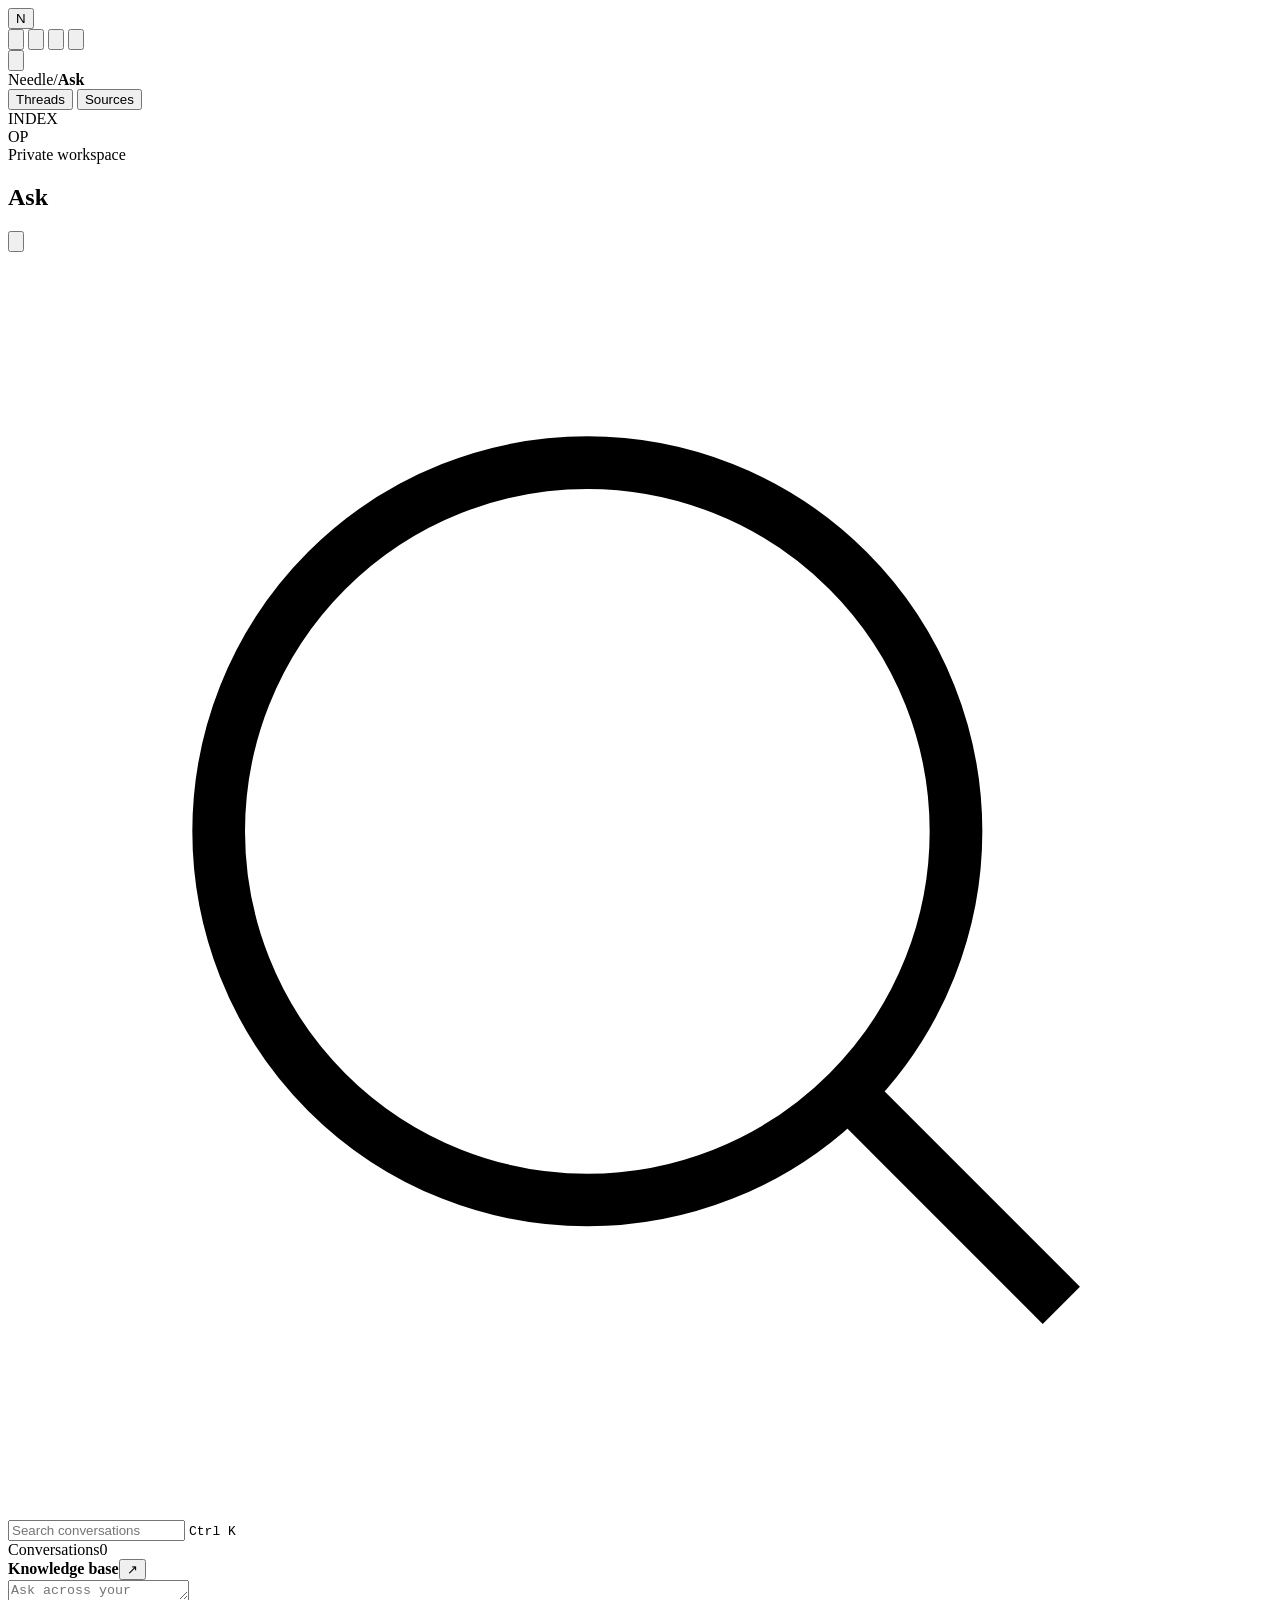
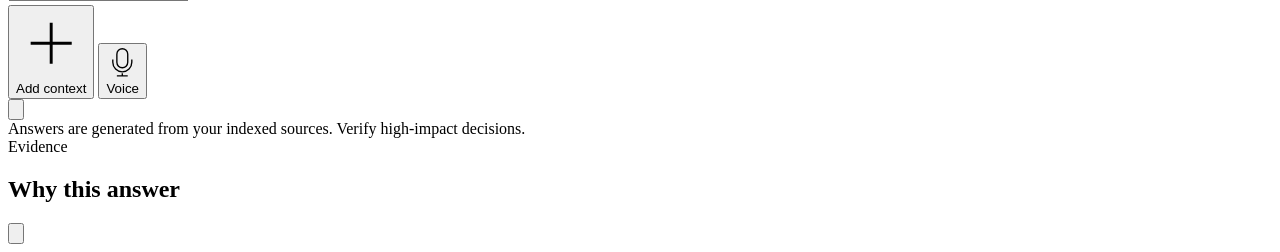
==== frontend/index.html @ 164024f4 "Ship the Relay workspace on the existing RAG engine. Jev reranking, persisted conversations, and the" ====
<!doctype html>
<html lang="en">
<head>
  <meta charset="UTF-8" />
  <meta name="viewport" content="width=device-width, initial-scale=1.0" />
  <meta name="description" content="Needle — a source-grounded knowledge assistant workspace." />
  <title>Needle — Knowledge Workspace</title>
  <link rel="stylesheet" href="/static/style.css" />
</head>
<body>
  <div class="app" id="app">
    <nav class="rail" aria-label="Primary navigation">
      <button class="mark" id="homeMark" aria-label="Ask home" data-page="ask">N</button>
      <div class="rail-nav">
        <button class="icon-btn active" aria-label="Ask" data-tip="Ask" data-page="ask">
          <svg viewBox="0 0 24 24" fill="none" stroke="currentColor"><path d="M21 15a4 4 0 0 1-4 4H8l-5 3V7a4 4 0 0 1 4-4h10a4 4 0 0 1 4 4z"/><path d="M8 9h8M8 13h5"/></svg>
        </button>
        <button class="icon-btn" aria-label="Knowledge base" data-tip="Knowledge base" data-page="knowledge">
          <svg viewBox="0 0 24 24" fill="none" stroke="currentColor"><path d="M4 19.5A2.5 2.5 0 0 1 6.5 17H20"/><path d="M6.5 2H20v20H6.5A2.5 2.5 0 0 1 4 19.5v-15A2.5 2.5 0 0 1 6.5 2z"/></svg>
        </button>
        <button class="icon-btn" aria-label="Index pipeline" data-tip="Index pipeline" data-page="pipeline">
          <svg viewBox="0 0 24 24" fill="none" stroke="currentColor"><path d="M4 7h6v10H4zM14 4h6v6h-6zM14 14h6v6h-6z"/><path d="M10 12h4"/></svg>
        </button>
        <button class="icon-btn" aria-label="Analytics" data-tip="Analytics" data-page="analytics">
          <svg viewBox="0 0 24 24" fill="none" stroke="currentColor"><path d="M4 19V5M4 19h16"/><path d="M8 16v-4M12 16V8M16 16v-6"/></svg>
        </button>
      </div>
      <div class="rail-bottom">
        <button class="icon-btn" aria-label="Settings" data-tip="Settings" data-page="settings">
          <svg viewBox="0 0 24 24" fill="none" stroke="currentColor"><circle cx="12" cy="12" r="3"/><path d="M19.4 15a1.7 1.7 0 0 0 .3 1.8l.1.1a2 2 0 1 1-2.8 2.8l-.1-.1a1.7 1.7 0 0 0-1.8-.3 1.7 1.7 0 0 0-1 1.5V21a2 2 0 1 1-4 0v-.1a1.7 1.7 0 0 0-1-1.5 1.7 1.7 0 0 0-1.8.3l-.1.1a2 2 0 1 1-2.8-2.8l.1-.1a1.7 1.7 0 0 0 .3-1.8 1.7 1.7 0 0 0-1.5-1H3a2 2 0 1 1 0-4h.1a1.7 1.7 0 0 0 1.5-1 1.7 1.7 0 0 0-.3-1.8l-.1-.1a2 2 0 1 1 2.8-2.8l.1.1a1.7 1.7 0 0 0 1.8.3H9a1.7 1.7 0 0 0 1-1.5V3a2 2 0 1 1 4 0v.1a1.7 1.7 0 0 0 1 1.5 1.7 1.7 0 0 0 1.8-.3l.1-.1a2 2 0 1 1 2.8 2.8l-.1.1a1.7 1.7 0 0 0-.3 1.8V9c.3.6.9 1 1.5 1H21a2 2 0 1 1 0 4h-.1a1.7 1.7 0 0 0-1.5 1z"/></svg>
        </button>
      </div>
    </nav>

    <header class="topbar">
      <div class="crumbs"><span id="workspaceName">Needle</span><span class="slash">/</span><strong id="currentCrumb">Ask</strong></div>
      <div class="top-actions">
        <button class="threads-toggle" id="threadsToggle" type="button">Threads</button>
        <button class="mobile-source-toggle" id="sourceToggle" type="button">Sources</button>
        <div class="sync-pill" id="syncPill"><i class="live-dot"></i> <span id="syncLabel">INDEX</span></div>
        <div class="avatar" id="avatar" aria-label="Profile">OP</div>
      </div>
    </header>

    <aside class="sidebar" id="sidebar">
      <div class="section-eyebrow">Private workspace</div>
      <div class="sidebar-title-row">
        <h1 id="sidebarTitle">Ask</h1>
        <button class="new-chat" id="newChat" type="button" aria-label="New conversation">
          <svg viewBox="0 0 24 24" fill="none" stroke="currentColor"><path d="M12 5v14M5 12h14"/></svg>
        </button>
      </div>
      <label class="searchbox">
        <svg viewBox="0 0 24 24" fill="none" stroke="currentColor"><circle cx="11" cy="11" r="7"/><path d="m20 20-4-4"/></svg>
        <input id="threadSearch" type="search" placeholder="Search conversations" aria-label="Search conversations" />
        <kbd>Ctrl K</kbd>
      </label>
      <div class="thread-label"><span class="section-eyebrow">Conversations</span><span id="threadCount">0</span></div>
      <div class="thread-list" id="threadList"></div>
      <section class="corpus-card" aria-labelledby="corpus-title">
        <div class="corpus-head"><strong id="corpus-title">Knowledge base</strong><button type="button" id="openKnowledge" aria-label="Open knowledge base">↗</button></div>
        <div id="corpusList"></div>
      </section>
    </aside>

    <section class="workspace-page" id="page-knowledge" data-view="knowledge"></section>
    <section class="workspace-page" id="page-document" data-view="document"></section>
    <section class="workspace-page" id="page-pipeline" data-view="pipeline"></section>
    <section class="workspace-page" id="page-analytics" data-view="analytics"></section>
    <section class="workspace-page" id="page-settings" data-view="settings"></section>

    <main class="main">
      <div class="conversation" id="conversation">
        <div class="conversation-inner" id="conversationInner"></div>
      </div>
      <div class="composer-wrap">
        <form class="composer" id="askForm">
          <textarea id="askInput" rows="1" placeholder="Ask across your knowledge base…" aria-label="Ask a question"></textarea>
          <div class="composer-bottom">
            <div class="composer-tools">
              <button type="button" class="tool-button" id="addContext"><svg viewBox="0 0 24 24" fill="none" stroke="currentColor"><path d="M12 5v14M5 12h14"/></svg><span id="contextLabel">Add context</span></button>
              <button type="button" class="tool-button" id="voiceButton"><svg viewBox="0 0 24 24" fill="none" stroke="currentColor"><path d="M12 20v2M8 22h8"/><rect x="8" y="2" width="8" height="14" rx="4"/><path d="M5 10v2a7 7 0 0 0 14 0v-2"/></svg><span>Voice</span></button>
            </div>
            <button class="send" type="submit" aria-label="Send question"><svg viewBox="0 0 24 24" fill="none" stroke="currentColor"><path d="m5 12 14-8-5 16-3-6-6-2zM11 14l3-3"/></svg></button>
          </div>
        </form>
        <div class="context-menu" id="contextMenu" hidden></div>
        <div class="legal">Answers are generated from your indexed sources. Verify high-impact decisions.</div>
      </div>
    </main>

    <aside class="inspector" id="inspector" aria-label="Sources and retrieval trace">
      <div class="inspector-head">
        <div><div class="section-eyebrow">Evidence</div><h2>Why this answer</h2></div>
        <button class="close-inspector" id="closeInspector" type="button" aria-label="Close sources"><svg viewBox="0 0 24 24" fill="none" stroke="currentColor"><path d="m18 6-12 12M6 6l12 12"/></svg></button>
      </div>
      <div id="inspectorBody"></div>
    </aside>

    <div class="toast" id="toast" role="status" aria-live="polite"></div>
    <div class="modal-root" id="modal" hidden>
      <div class="modal-card" role="dialog" aria-modal="true" aria-labelledby="modalTitle">
        <h3 id="modalTitle"></h3>
        <div id="modalBody"></div>
        <div class="modal-actions" id="modalActions"></div>
      </div>
    </div>
    <input id="fileInput" type="file" hidden accept=".pdf,.txt,.md,.text,.docx,.pptx,.xlsx,.csv" />
  </div>
  <script type="module" src="/static/js/app.js"></script>
</body>
</html>
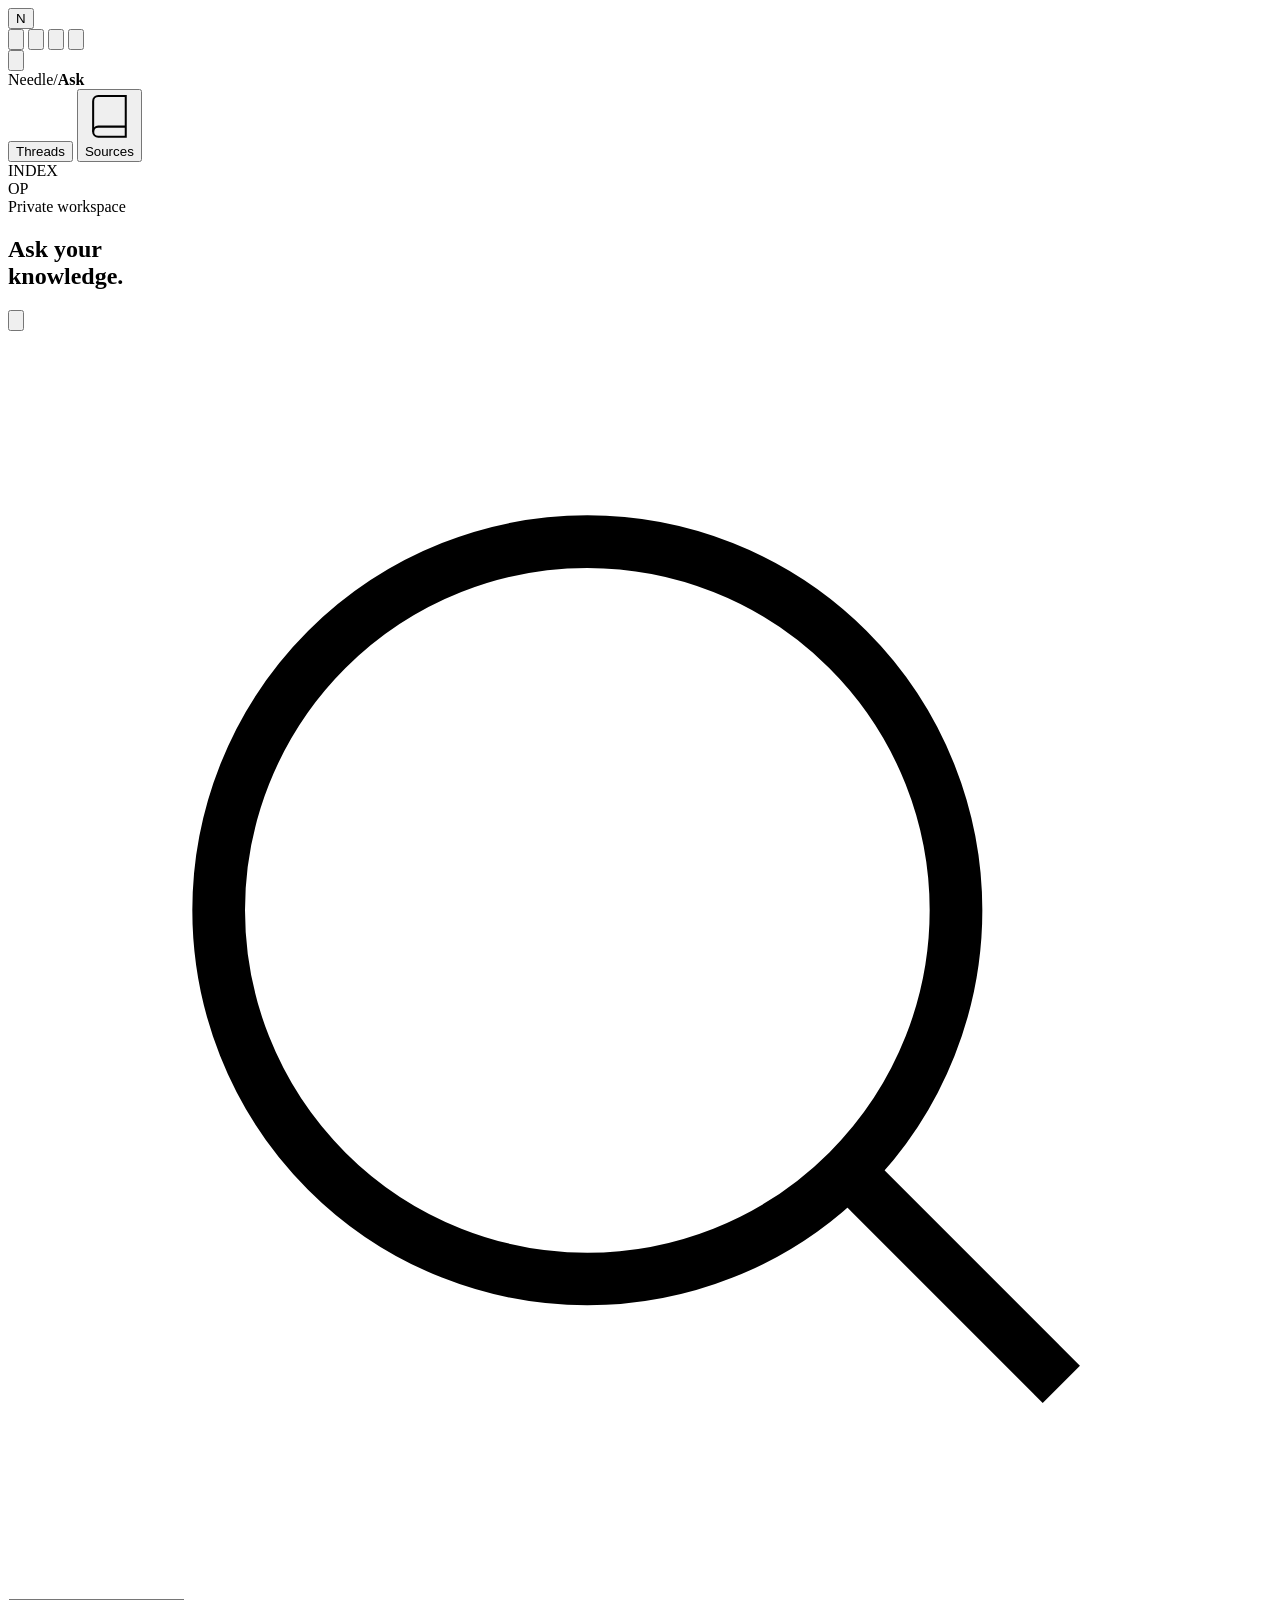
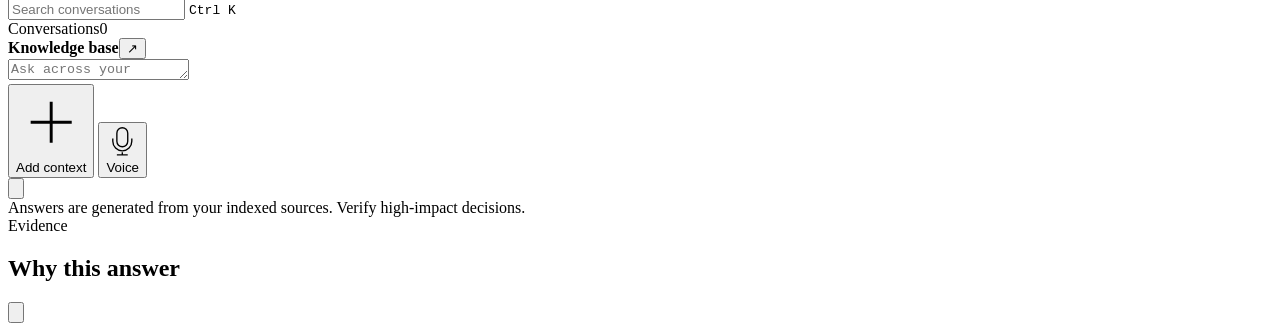
==== commit 98e15b35: "Unify the answer pipeline, rebuild the eval, and finish the workspace UI. - One run_pipeline() serve" ====
--- a/frontend/index.html
+++ b/frontend/index.html
@@ -19,10 +19,10 @@
           <svg viewBox="0 0 24 24" fill="none" stroke="currentColor"><path d="M4 19.5A2.5 2.5 0 0 1 6.5 17H20"/><path d="M6.5 2H20v20H6.5A2.5 2.5 0 0 1 4 19.5v-15A2.5 2.5 0 0 1 6.5 2z"/></svg>
         </button>
         <button class="icon-btn" aria-label="Index pipeline" data-tip="Index pipeline" data-page="pipeline">
-          <svg viewBox="0 0 24 24" fill="none" stroke="currentColor"><path d="M4 7h6v10H4zM14 4h6v6h-6zM14 14h6v6h-6z"/><path d="M10 12h4"/></svg>
+          <svg viewBox="0 0 24 24" fill="none" stroke="currentColor"><rect x="3" y="3" width="6" height="6" rx="1"/><rect x="15" y="15" width="6" height="6" rx="1"/><path d="M9 6h4a4 4 0 0 1 4 4v5M15 18h-4a4 4 0 0 1-4-4V9"/></svg>
         </button>
         <button class="icon-btn" aria-label="Analytics" data-tip="Analytics" data-page="analytics">
-          <svg viewBox="0 0 24 24" fill="none" stroke="currentColor"><path d="M4 19V5M4 19h16"/><path d="M8 16v-4M12 16V8M16 16v-6"/></svg>
+          <svg viewBox="0 0 24 24" fill="none" stroke="currentColor"><path d="M3 3v18h18"/><path d="m7 15 4-4 3 3 5-7"/></svg>
         </button>
       </div>
       <div class="rail-bottom">
@@ -36,7 +36,7 @@
       <div class="crumbs"><span id="workspaceName">Needle</span><span class="slash">/</span><strong id="currentCrumb">Ask</strong></div>
       <div class="top-actions">
         <button class="threads-toggle" id="threadsToggle" type="button">Threads</button>
-        <button class="mobile-source-toggle" id="sourceToggle" type="button">Sources</button>
+        <button class="mobile-source-toggle" id="sourceToggle" type="button"><svg viewBox="0 0 24 24" fill="none" stroke="currentColor"><path d="M4 19.5A2.5 2.5 0 0 1 6.5 17H20"/><path d="M6.5 2H20v20H6.5A2.5 2.5 0 0 1 4 19.5v-15A2.5 2.5 0 0 1 6.5 2z"/></svg>Sources</button>
         <div class="sync-pill" id="syncPill"><i class="live-dot"></i> <span id="syncLabel">INDEX</span></div>
         <div class="avatar" id="avatar" aria-label="Profile">OP</div>
       </div>
@@ -45,7 +45,7 @@
     <aside class="sidebar" id="sidebar">
       <div class="section-eyebrow">Private workspace</div>
       <div class="sidebar-title-row">
-        <h1 id="sidebarTitle">Ask</h1>
+        <h1 id="sidebarTitle">Ask your<br>knowledge.</h1>
         <button class="new-chat" id="newChat" type="button" aria-label="New conversation">
           <svg viewBox="0 0 24 24" fill="none" stroke="currentColor"><path d="M12 5v14M5 12h14"/></svg>
         </button>
@@ -53,7 +53,7 @@
       <label class="searchbox">
         <svg viewBox="0 0 24 24" fill="none" stroke="currentColor"><circle cx="11" cy="11" r="7"/><path d="m20 20-4-4"/></svg>
         <input id="threadSearch" type="search" placeholder="Search conversations" aria-label="Search conversations" />
-        <kbd>Ctrl K</kbd>
+        <kbd id="searchShortcut">Ctrl K</kbd>
       </label>
       <div class="thread-label"><span class="section-eyebrow">Conversations</span><span id="threadCount">0</span></div>
       <div class="thread-list" id="threadList"></div>
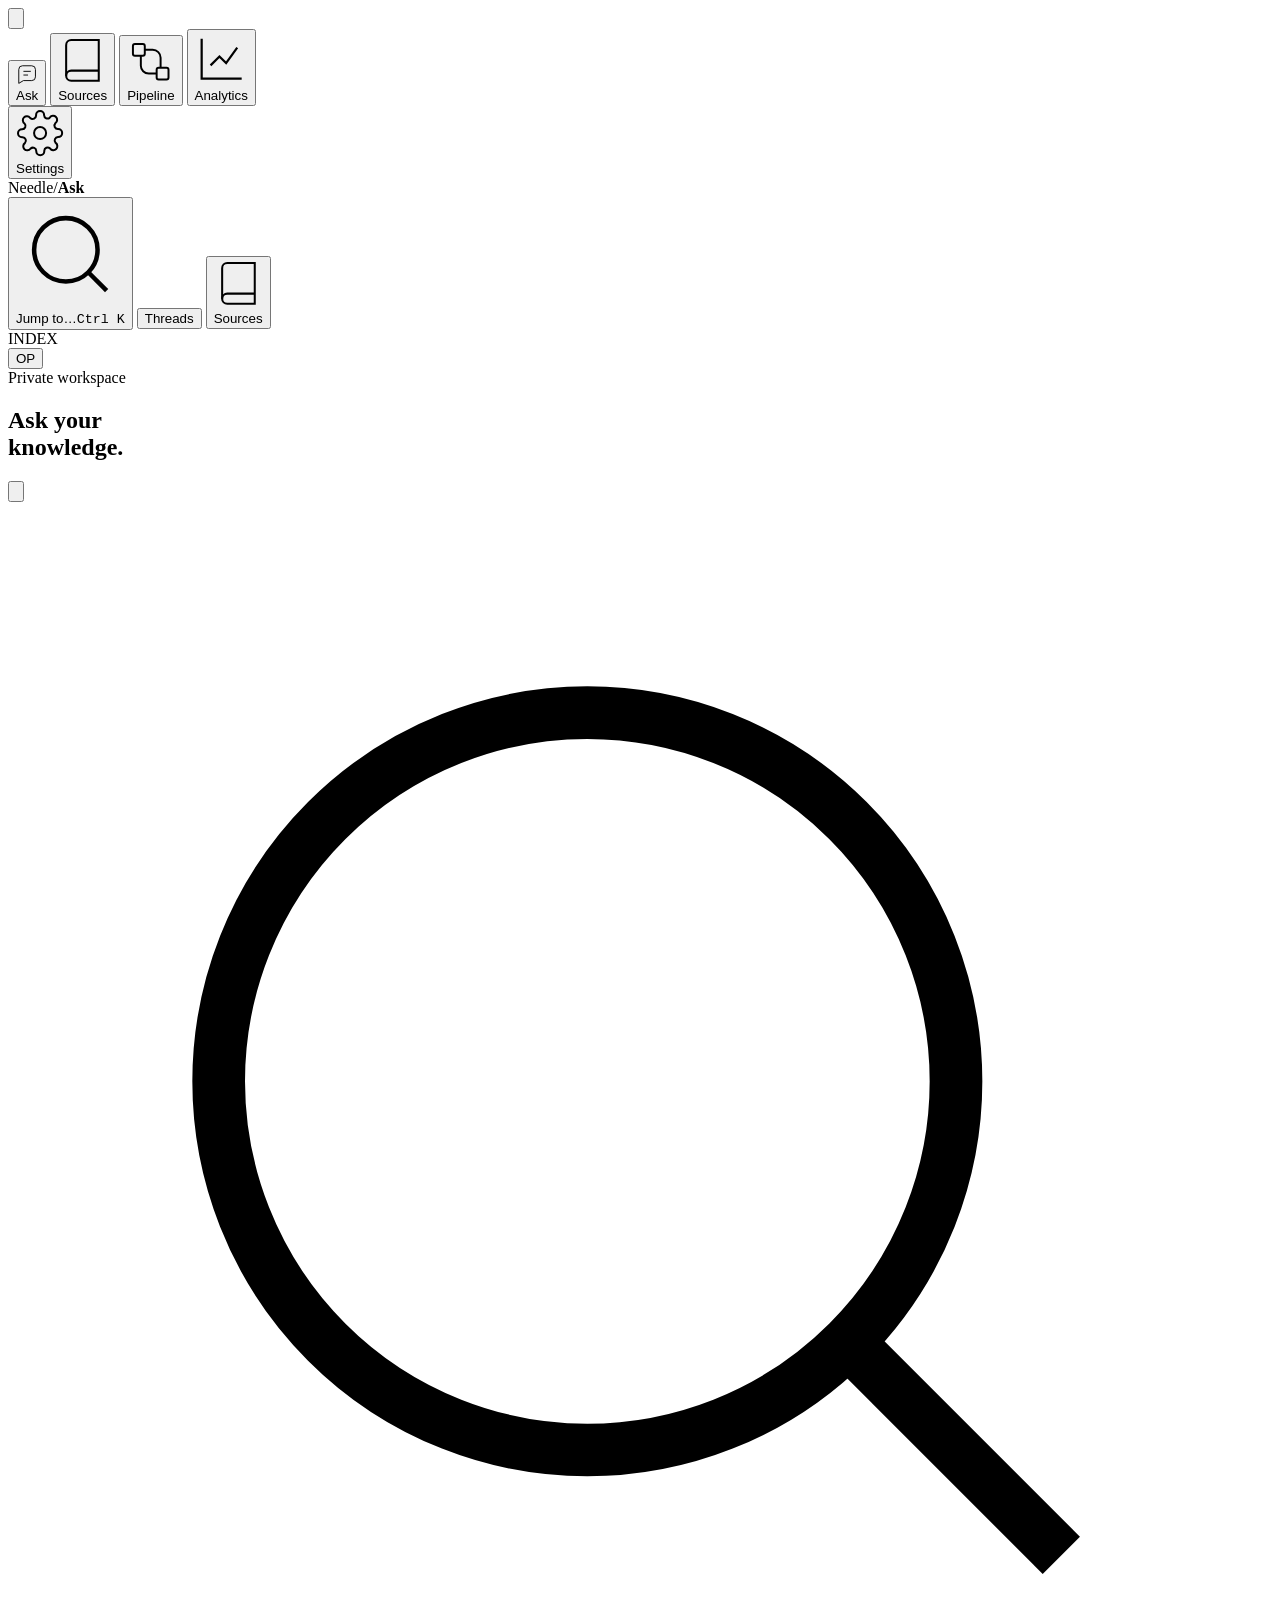
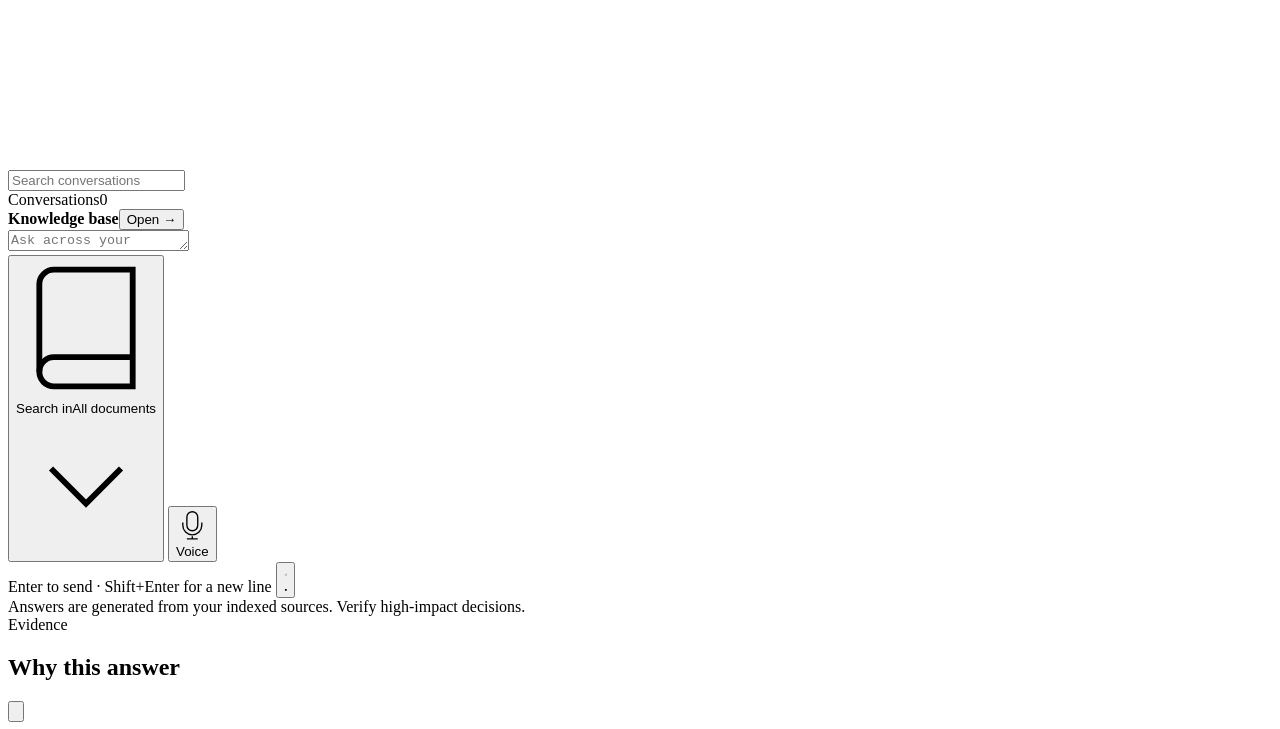
==== commit 781949dd: "Rework the workspace UI from the UX audit, and add the new logo. Answers render Markdown and math, c" ====
--- a/frontend/index.html
+++ b/frontend/index.html
@@ -4,30 +4,31 @@
   <meta charset="UTF-8" />
   <meta name="viewport" content="width=device-width, initial-scale=1.0" />
   <meta name="description" content="Needle — a source-grounded knowledge assistant workspace." />
-  <title>Needle — Knowledge Workspace</title>
+  <title>Ask · Needle</title>
+  <link rel="icon" type="image/svg+xml" href="/static/favicon.svg" />
   <link rel="stylesheet" href="/static/style.css" />
 </head>
 <body>
   <div class="app" id="app">
     <nav class="rail" aria-label="Primary navigation">
-      <button class="mark" id="homeMark" aria-label="Ask home" data-page="ask">N</button>
+      <button class="mark" id="homeMark" type="button" aria-label="Ask home" data-page="ask"><svg viewBox="0 0 64 64" aria-hidden="true"><path fill="#F2F0E8" d="M10 18 24 4v52H10Z"/><path fill="#F2F0E8" d="M40 8h14v38L40 60Z"/><path fill="#F2F0E8" d="M24 48 40 32V16L24 32Z"/><path class="mark-fold" fill="#C7F43D" d="M24 32 40 16v16Z"/><path fill="#111411" d="M40 16h-6l6 6Z"/></svg></button>
       <div class="rail-nav">
-        <button class="icon-btn active" aria-label="Ask" data-tip="Ask" data-page="ask">
-          <svg viewBox="0 0 24 24" fill="none" stroke="currentColor"><path d="M21 15a4 4 0 0 1-4 4H8l-5 3V7a4 4 0 0 1 4-4h10a4 4 0 0 1 4 4z"/><path d="M8 9h8M8 13h5"/></svg>
+        <button class="icon-btn active" type="button" aria-label="Ask" data-tip="Ask" data-page="ask">
+          <svg viewBox="0 0 24 24" fill="none" stroke="currentColor"><path d="M21 15a4 4 0 0 1-4 4H8l-5 3V7a4 4 0 0 1 4-4h10a4 4 0 0 1 4 4z"/><path d="M8 9h8M8 13h5"/></svg><span class="rail-label">Ask</span>
         </button>
-        <button class="icon-btn" aria-label="Knowledge base" data-tip="Knowledge base" data-page="knowledge">
-          <svg viewBox="0 0 24 24" fill="none" stroke="currentColor"><path d="M4 19.5A2.5 2.5 0 0 1 6.5 17H20"/><path d="M6.5 2H20v20H6.5A2.5 2.5 0 0 1 4 19.5v-15A2.5 2.5 0 0 1 6.5 2z"/></svg>
+        <button class="icon-btn" type="button" aria-label="Knowledge base" data-tip="Knowledge base" data-page="knowledge">
+          <svg viewBox="0 0 24 24" fill="none" stroke="currentColor"><path d="M4 19.5A2.5 2.5 0 0 1 6.5 17H20"/><path d="M6.5 2H20v20H6.5A2.5 2.5 0 0 1 4 19.5v-15A2.5 2.5 0 0 1 6.5 2z"/></svg><span class="rail-label">Sources</span>
         </button>
-        <button class="icon-btn" aria-label="Index pipeline" data-tip="Index pipeline" data-page="pipeline">
-          <svg viewBox="0 0 24 24" fill="none" stroke="currentColor"><rect x="3" y="3" width="6" height="6" rx="1"/><rect x="15" y="15" width="6" height="6" rx="1"/><path d="M9 6h4a4 4 0 0 1 4 4v5M15 18h-4a4 4 0 0 1-4-4V9"/></svg>
+        <button class="icon-btn" type="button" aria-label="Index pipeline" data-tip="Index pipeline" data-page="pipeline">
+          <svg viewBox="0 0 24 24" fill="none" stroke="currentColor"><rect x="3" y="3" width="6" height="6" rx="1"/><rect x="15" y="15" width="6" height="6" rx="1"/><path d="M9 6h4a4 4 0 0 1 4 4v5M15 18h-4a4 4 0 0 1-4-4V9"/></svg><span class="rail-label">Pipeline</span>
         </button>
-        <button class="icon-btn" aria-label="Analytics" data-tip="Analytics" data-page="analytics">
-          <svg viewBox="0 0 24 24" fill="none" stroke="currentColor"><path d="M3 3v18h18"/><path d="m7 15 4-4 3 3 5-7"/></svg>
+        <button class="icon-btn" type="button" aria-label="Analytics" data-tip="Analytics" data-page="analytics">
+          <svg viewBox="0 0 24 24" fill="none" stroke="currentColor"><path d="M3 3v18h18"/><path d="m7 15 4-4 3 3 5-7"/></svg><span class="rail-label">Analytics</span>
         </button>
       </div>
       <div class="rail-bottom">
-        <button class="icon-btn" aria-label="Settings" data-tip="Settings" data-page="settings">
-          <svg viewBox="0 0 24 24" fill="none" stroke="currentColor"><circle cx="12" cy="12" r="3"/><path d="M19.4 15a1.7 1.7 0 0 0 .3 1.8l.1.1a2 2 0 1 1-2.8 2.8l-.1-.1a1.7 1.7 0 0 0-1.8-.3 1.7 1.7 0 0 0-1 1.5V21a2 2 0 1 1-4 0v-.1a1.7 1.7 0 0 0-1-1.5 1.7 1.7 0 0 0-1.8.3l-.1.1a2 2 0 1 1-2.8-2.8l.1-.1a1.7 1.7 0 0 0 .3-1.8 1.7 1.7 0 0 0-1.5-1H3a2 2 0 1 1 0-4h.1a1.7 1.7 0 0 0 1.5-1 1.7 1.7 0 0 0-.3-1.8l-.1-.1a2 2 0 1 1 2.8-2.8l.1.1a1.7 1.7 0 0 0 1.8.3H9a1.7 1.7 0 0 0 1-1.5V3a2 2 0 1 1 4 0v.1a1.7 1.7 0 0 0 1 1.5 1.7 1.7 0 0 0 1.8-.3l.1-.1a2 2 0 1 1 2.8 2.8l-.1.1a1.7 1.7 0 0 0-.3 1.8V9c.3.6.9 1 1.5 1H21a2 2 0 1 1 0 4h-.1a1.7 1.7 0 0 0-1.5 1z"/></svg>
+        <button class="icon-btn" type="button" aria-label="Settings" data-tip="Settings" data-page="settings" data-owner>
+          <svg viewBox="0 0 24 24" fill="none" stroke="currentColor"><circle cx="12" cy="12" r="3"/><path d="M19.4 15a1.7 1.7 0 0 0 .3 1.8l.1.1a2 2 0 1 1-2.8 2.8l-.1-.1a1.7 1.7 0 0 0-1.8-.3 1.7 1.7 0 0 0-1 1.5V21a2 2 0 1 1-4 0v-.1a1.7 1.7 0 0 0-1-1.5 1.7 1.7 0 0 0-1.8.3l-.1.1a2 2 0 1 1-2.8-2.8l.1-.1a1.7 1.7 0 0 0 .3-1.8 1.7 1.7 0 0 0-1.5-1H3a2 2 0 1 1 0-4h.1a1.7 1.7 0 0 0 1.5-1 1.7 1.7 0 0 0-.3-1.8l-.1-.1a2 2 0 1 1 2.8-2.8l.1.1a1.7 1.7 0 0 0 1.8.3H9a1.7 1.7 0 0 0 1-1.5V3a2 2 0 1 1 4 0v.1a1.7 1.7 0 0 0 1 1.5 1.7 1.7 0 0 0 1.8-.3l.1-.1a2 2 0 1 1 2.8 2.8l-.1.1a1.7 1.7 0 0 0-.3 1.8V9c.3.6.9 1 1.5 1H21a2 2 0 1 1 0 4h-.1a1.7 1.7 0 0 0-1.5 1z"/></svg><span class="rail-label">Settings</span>
         </button>
       </div>
     </nav>
@@ -35,10 +36,15 @@
     <header class="topbar">
       <div class="crumbs"><span id="workspaceName">Needle</span><span class="slash">/</span><strong id="currentCrumb">Ask</strong></div>
       <div class="top-actions">
+        <button class="palette-trigger" id="paletteTrigger" type="button" aria-label="Open command menu"><svg viewBox="0 0 24 24" fill="none" stroke="currentColor"><circle cx="11" cy="11" r="7"/><path d="m20 20-4-4"/></svg><span>Jump to…</span><kbd class="shortcut">Ctrl K</kbd></button>
         <button class="threads-toggle" id="threadsToggle" type="button">Threads</button>
         <button class="mobile-source-toggle" id="sourceToggle" type="button"><svg viewBox="0 0 24 24" fill="none" stroke="currentColor"><path d="M4 19.5A2.5 2.5 0 0 1 6.5 17H20"/><path d="M6.5 2H20v20H6.5A2.5 2.5 0 0 1 4 19.5v-15A2.5 2.5 0 0 1 6.5 2z"/></svg>Sources</button>
+        <div class="demo-badge" id="demoBadge" hidden>PUBLIC DEMO</div>
         <div class="sync-pill" id="syncPill"><i class="live-dot"></i> <span id="syncLabel">INDEX</span></div>
-        <div class="avatar" id="avatar" aria-label="Profile">OP</div>
+        <div class="account">
+          <button class="avatar" id="avatar" type="button" aria-haspopup="menu" aria-expanded="false" aria-controls="accountMenu" aria-label="Account">OP</button>
+          <div class="account-menu" id="accountMenu" role="menu" hidden></div>
+        </div>
       </div>
     </header>
 
@@ -46,19 +52,18 @@
       <div class="section-eyebrow">Private workspace</div>
       <div class="sidebar-title-row">
         <h1 id="sidebarTitle">Ask your<br>knowledge.</h1>
-        <button class="new-chat" id="newChat" type="button" aria-label="New conversation">
+        <button class="new-chat" id="newChat" type="button" aria-label="New conversation" data-tip="New conversation">
           <svg viewBox="0 0 24 24" fill="none" stroke="currentColor"><path d="M12 5v14M5 12h14"/></svg>
         </button>
       </div>
       <label class="searchbox">
         <svg viewBox="0 0 24 24" fill="none" stroke="currentColor"><circle cx="11" cy="11" r="7"/><path d="m20 20-4-4"/></svg>
         <input id="threadSearch" type="search" placeholder="Search conversations" aria-label="Search conversations" />
-        <kbd id="searchShortcut">Ctrl K</kbd>
       </label>
       <div class="thread-label"><span class="section-eyebrow">Conversations</span><span id="threadCount">0</span></div>
       <div class="thread-list" id="threadList"></div>
       <section class="corpus-card" aria-labelledby="corpus-title">
-        <div class="corpus-head"><strong id="corpus-title">Knowledge base</strong><button type="button" id="openKnowledge" aria-label="Open knowledge base">↗</button></div>
+        <div class="corpus-head"><strong id="corpus-title">Knowledge base</strong><button type="button" id="openKnowledge" aria-label="Open knowledge base">Open →</button></div>
         <div id="corpusList"></div>
       </section>
     </aside>
@@ -69,22 +74,28 @@
     <section class="workspace-page" id="page-analytics" data-view="analytics"></section>
     <section class="workspace-page" id="page-settings" data-view="settings"></section>
 
-    <main class="main">
+    <main class="main" id="main">
       <div class="conversation" id="conversation">
-        <div class="conversation-inner" id="conversationInner"></div>
+        <div class="conversation-inner" id="conversationInner" aria-live="polite" aria-busy="false"></div>
       </div>
       <div class="composer-wrap">
         <form class="composer" id="askForm">
-          <textarea id="askInput" rows="1" placeholder="Ask across your knowledge base…" aria-label="Ask a question"></textarea>
+          <textarea id="askInput" rows="1" placeholder="Ask across your knowledge base…" aria-label="Ask a question" aria-describedby="composerHint"></textarea>
           <div class="composer-bottom">
             <div class="composer-tools">
-              <button type="button" class="tool-button" id="addContext"><svg viewBox="0 0 24 24" fill="none" stroke="currentColor"><path d="M12 5v14M5 12h14"/></svg><span id="contextLabel">Add context</span></button>
-              <button type="button" class="tool-button" id="voiceButton"><svg viewBox="0 0 24 24" fill="none" stroke="currentColor"><path d="M12 20v2M8 22h8"/><rect x="8" y="2" width="8" height="14" rx="4"/><path d="M5 10v2a7 7 0 0 0 14 0v-2"/></svg><span>Voice</span></button>
+              <button type="button" class="tool-button scope-button" id="addContext" aria-haspopup="listbox" aria-expanded="false"><svg viewBox="0 0 24 24" fill="none" stroke="currentColor"><path d="M4 19.5A2.5 2.5 0 0 1 6.5 17H20"/><path d="M6.5 2H20v20H6.5A2.5 2.5 0 0 1 4 19.5v-15A2.5 2.5 0 0 1 6.5 2z"/></svg><span class="scope-prefix">Search in</span><span id="contextLabel">All documents</span><svg class="chev" viewBox="0 0 24 24" fill="none" stroke="currentColor"><path d="m6 9 6 6 6-6"/></svg></button>
+              <button type="button" class="tool-button voice-button" id="voiceButton"><svg viewBox="0 0 24 24" fill="none" stroke="currentColor"><path d="M12 20v2M8 22h8"/><rect x="8" y="2" width="8" height="14" rx="4"/><path d="M5 10v2a7 7 0 0 0 14 0v-2"/></svg><span id="voiceLabel">Voice</span><i class="voice-level" id="voiceLevel" aria-hidden="true"></i></button>
             </div>
-            <button class="send" type="submit" aria-label="Send question"><svg viewBox="0 0 24 24" fill="none" stroke="currentColor"><path d="m5 12 14-8-5 16-3-6-6-2zM11 14l3-3"/></svg></button>
+            <div class="composer-send">
+              <span class="composer-hint" id="composerHint">Enter to send · Shift+Enter for a new line</span>
+              <button class="send" id="sendButton" type="submit" aria-label="Send question">
+                <svg class="icon-send" viewBox="0 0 24 24" fill="none" stroke="currentColor"><path d="m5 12 14-8-5 16-3-6-6-2zM11 14l3-3"/></svg>
+                <svg class="icon-stop" viewBox="0 0 24 24" aria-hidden="true"><rect x="6" y="6" width="12" height="12" rx="2.5" fill="currentColor"/></svg>
+              </button>
+            </div>
           </div>
         </form>
-        <div class="context-menu" id="contextMenu" hidden></div>
+        <div class="context-menu" id="contextMenu" role="listbox" aria-label="Search in" hidden></div>
         <div class="legal">Answers are generated from your indexed sources. Verify high-impact decisions.</div>
       </div>
     </main>
@@ -96,16 +107,25 @@
       </div>
       <div id="inspectorBody"></div>
     </aside>
+    <div class="scrim" id="scrim" hidden></div>
 
-    <div class="toast" id="toast" role="status" aria-live="polite"></div>
+    <div class="toast-stack" id="toasts" role="status" aria-live="polite"></div>
     <div class="modal-root" id="modal" hidden>
-      <div class="modal-card" role="dialog" aria-modal="true" aria-labelledby="modalTitle">
+      <div class="modal-card" role="dialog" aria-modal="true" aria-labelledby="modalTitle" aria-describedby="modalBody">
         <h3 id="modalTitle"></h3>
         <div id="modalBody"></div>
         <div class="modal-actions" id="modalActions"></div>
       </div>
     </div>
-    <input id="fileInput" type="file" hidden accept=".pdf,.txt,.md,.text,.docx,.pptx,.xlsx,.csv" />
+    <div class="palette-root" id="palette" hidden>
+      <div class="palette" role="dialog" aria-modal="true" aria-label="Command menu">
+        <div class="palette-search"><svg viewBox="0 0 24 24" fill="none" stroke="currentColor"><circle cx="11" cy="11" r="7"/><path d="m20 20-4-4"/></svg><input id="paletteInput" type="text" placeholder="Jump to a page, document, or conversation…" aria-label="Search commands" autocomplete="off" role="combobox" aria-expanded="true" aria-controls="paletteList" /></div>
+        <div class="palette-list" id="paletteList" role="listbox"></div>
+        <div class="palette-foot"><span><kbd>↑</kbd><kbd>↓</kbd> move</span><span><kbd>Enter</kbd> open</span><span><kbd>Esc</kbd> close</span></div>
+      </div>
+    </div>
+    <div class="drop-overlay" id="dropOverlay" hidden><div><svg viewBox="0 0 24 24" fill="none" stroke="currentColor"><path d="M12 16V4m0 0-5 5m5-5 5 5"/><path d="M4 16v3a1 1 0 0 0 1 1h14a1 1 0 0 0 1-1v-3"/></svg><strong>Drop files to index them</strong><span>PDF, Word, PowerPoint, Excel, CSV, Markdown, or text</span></div></div>
+    <input id="fileInput" type="file" hidden multiple accept=".pdf,.txt,.md,.text,.docx,.pptx,.xlsx,.csv" />
   </div>
   <script type="module" src="/static/js/app.js"></script>
 </body>
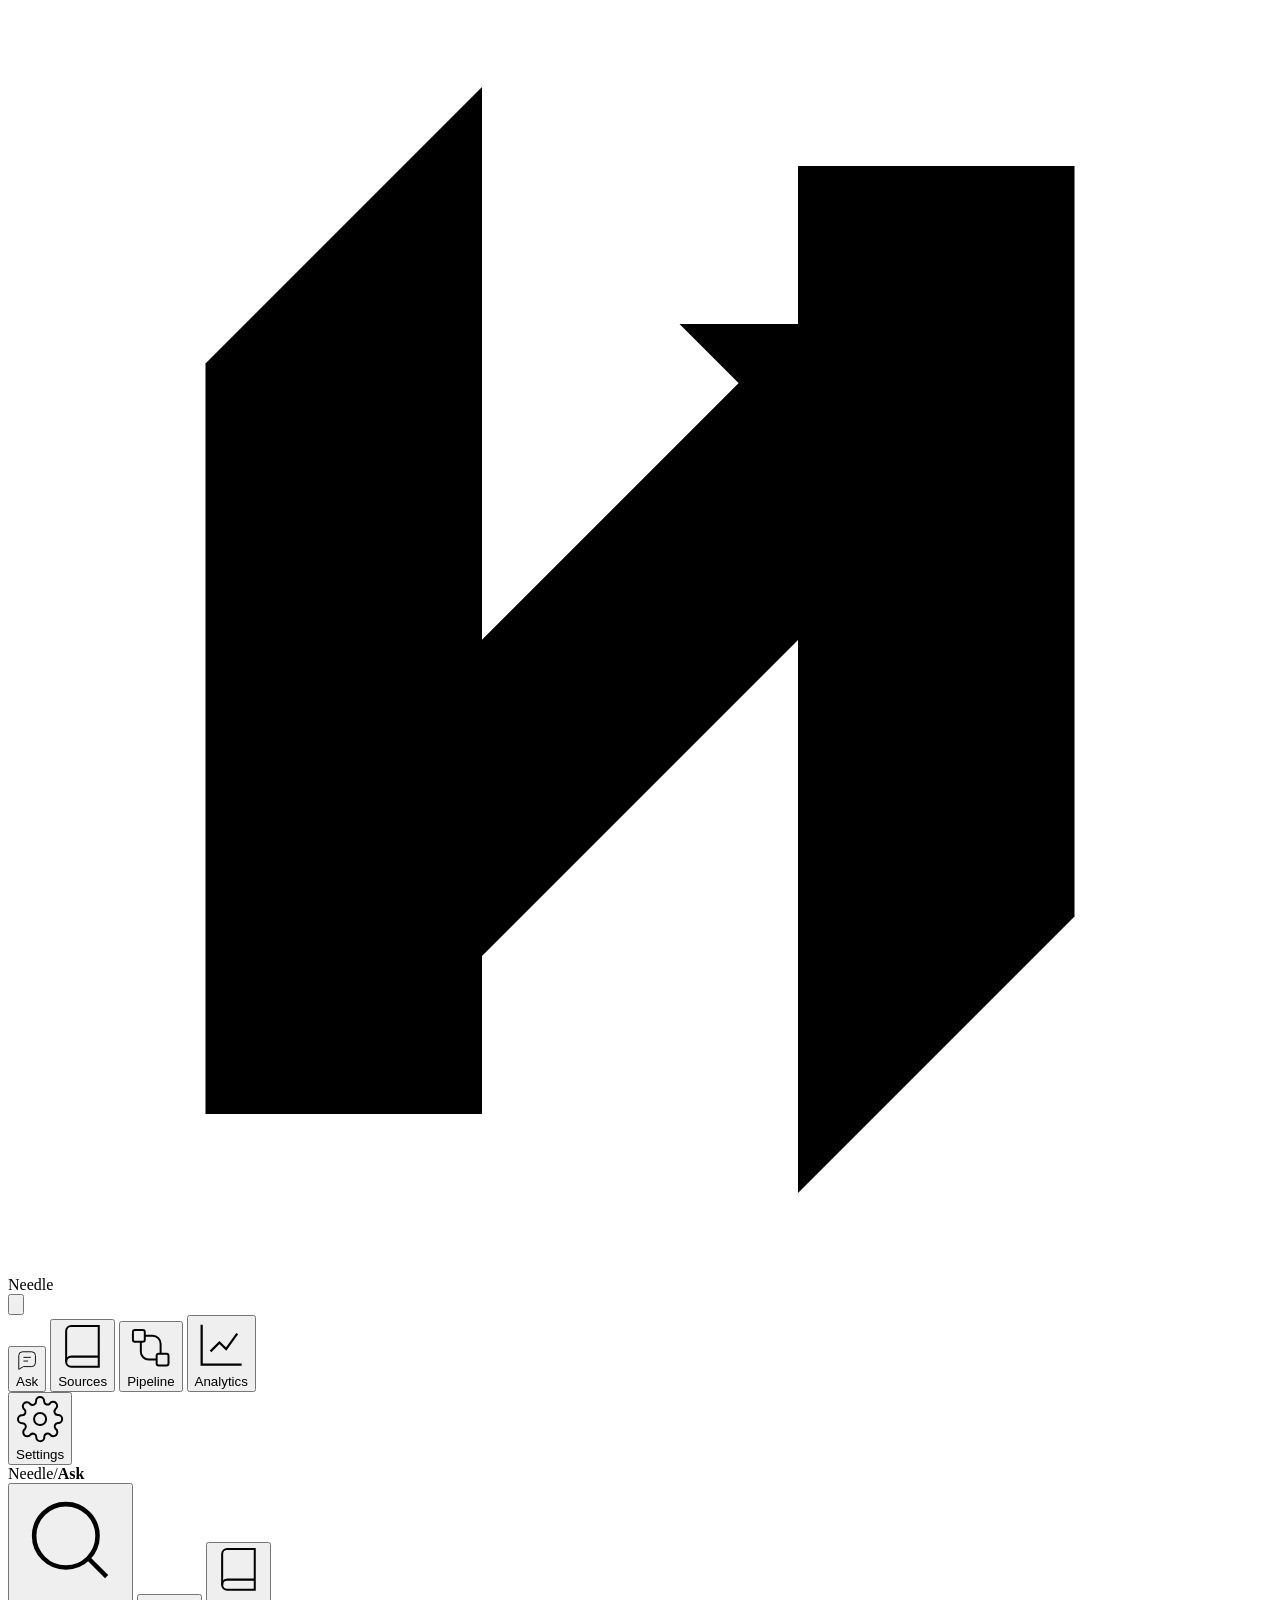
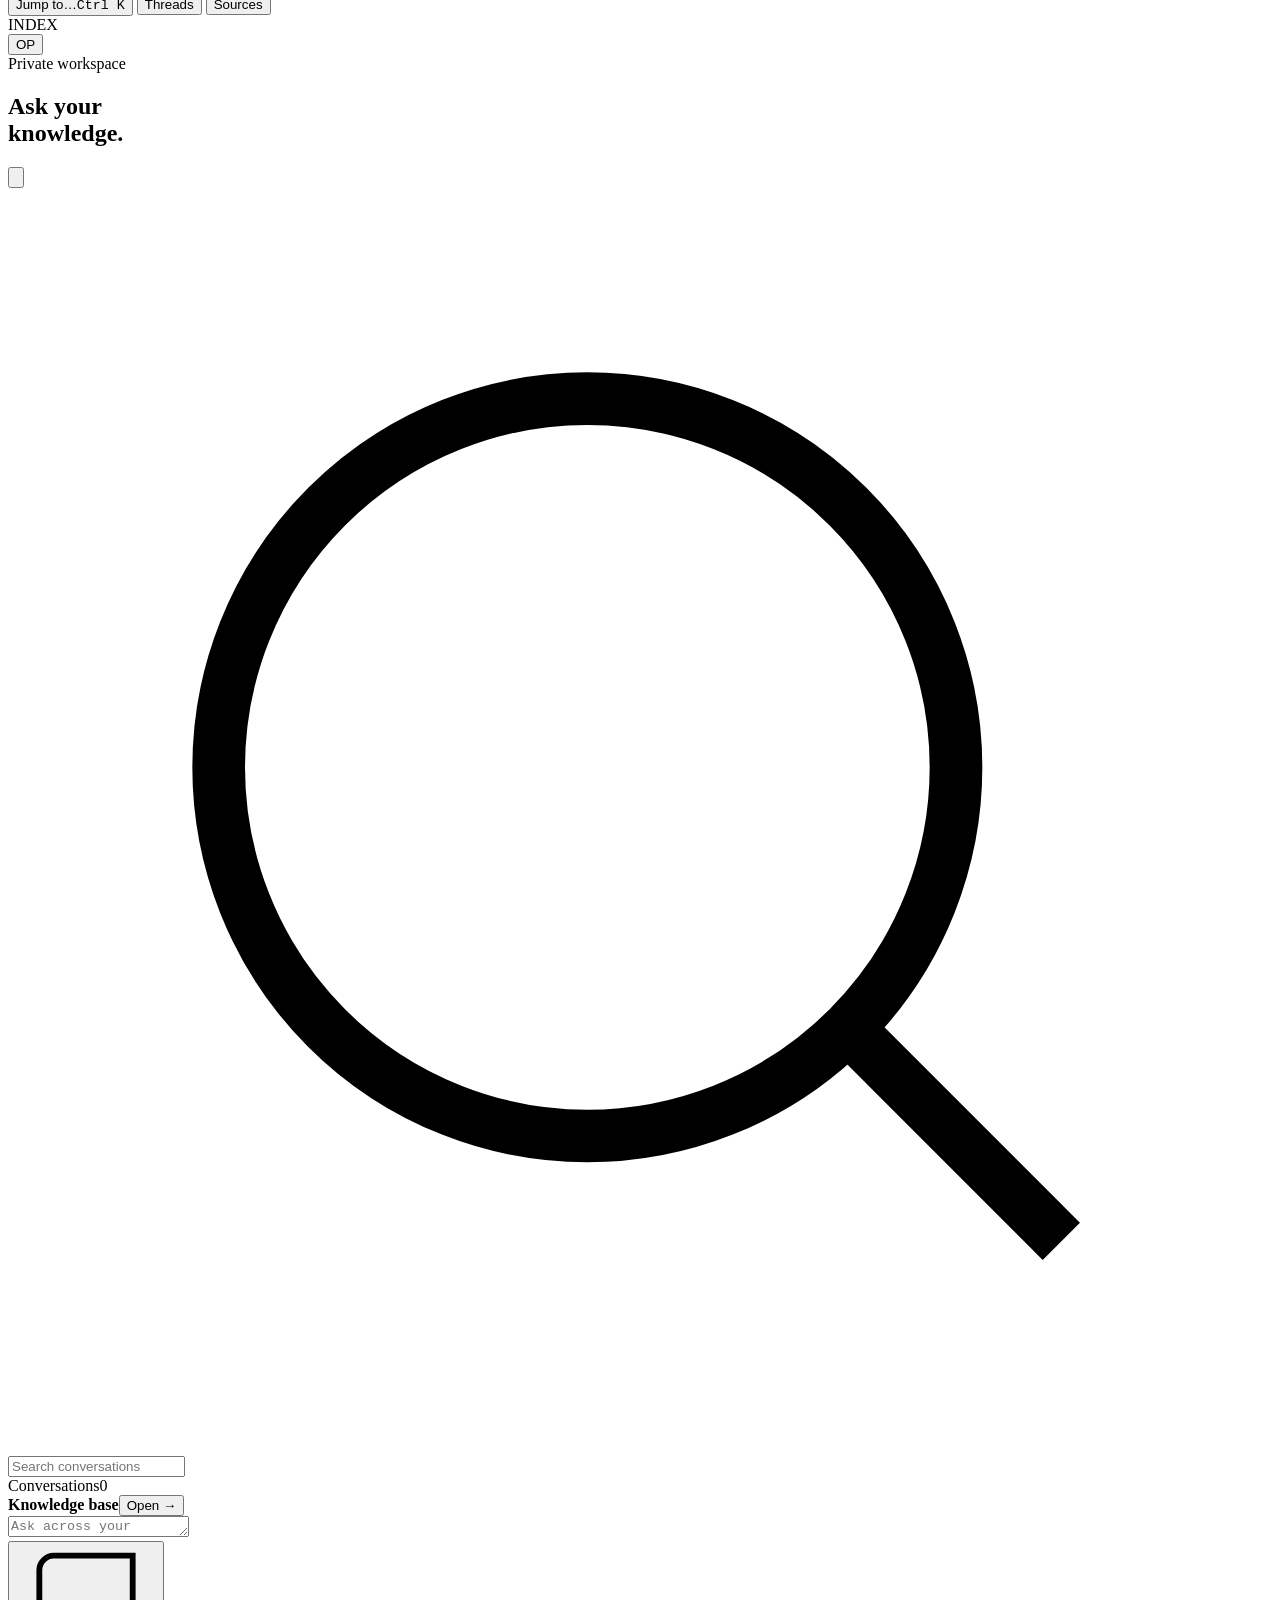
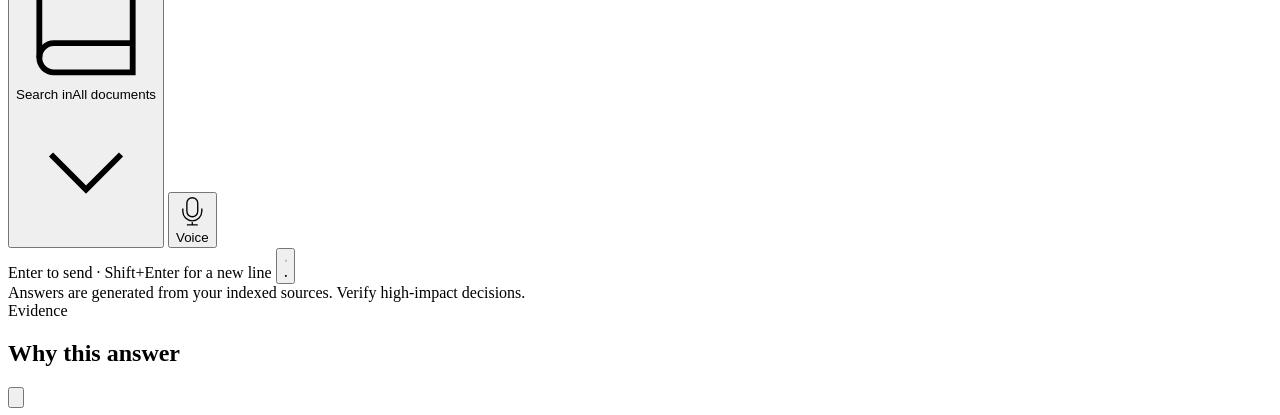
==== commit 01b0629f: "Add analytics charts, a motion system, custom dropdowns and a logo loader; cap sign-in attempts glob" ====
--- a/frontend/index.html
+++ b/frontend/index.html
@@ -9,6 +9,10 @@
   <link rel="stylesheet" href="/static/style.css" />
 </head>
 <body>
+  <div class="boot-splash" id="bootSplash" role="status" aria-label="Loading Needle">
+    <span class="needle-loader xl" aria-hidden="true"><svg viewBox="0 0 64 64"><path class="lg-l" fill="currentColor" d="M10 18 24 4v52H10Z"/><path class="lg-r" fill="currentColor" d="M40 8h14v38L40 60Z"/><path class="lg-d" fill="currentColor" d="M24 48 40 32V16L24 32Z"/><path class="lg-f" d="M24 32 40 16v16Z"/><path class="lg-n" d="M40 16h-6l6 6Z"/></svg></span>
+    <span class="boot-word">Needle</span>
+  </div>
   <div class="app" id="app">
     <nav class="rail" aria-label="Primary navigation">
       <button class="mark" id="homeMark" type="button" aria-label="Ask home" data-page="ask"><svg viewBox="0 0 64 64" aria-hidden="true"><path fill="#F2F0E8" d="M10 18 24 4v52H10Z"/><path fill="#F2F0E8" d="M40 8h14v38L40 60Z"/><path fill="#F2F0E8" d="M24 48 40 32V16L24 32Z"/><path class="mark-fold" fill="#C7F43D" d="M24 32 40 16v16Z"/><path fill="#111411" d="M40 16h-6l6 6Z"/></svg></button>
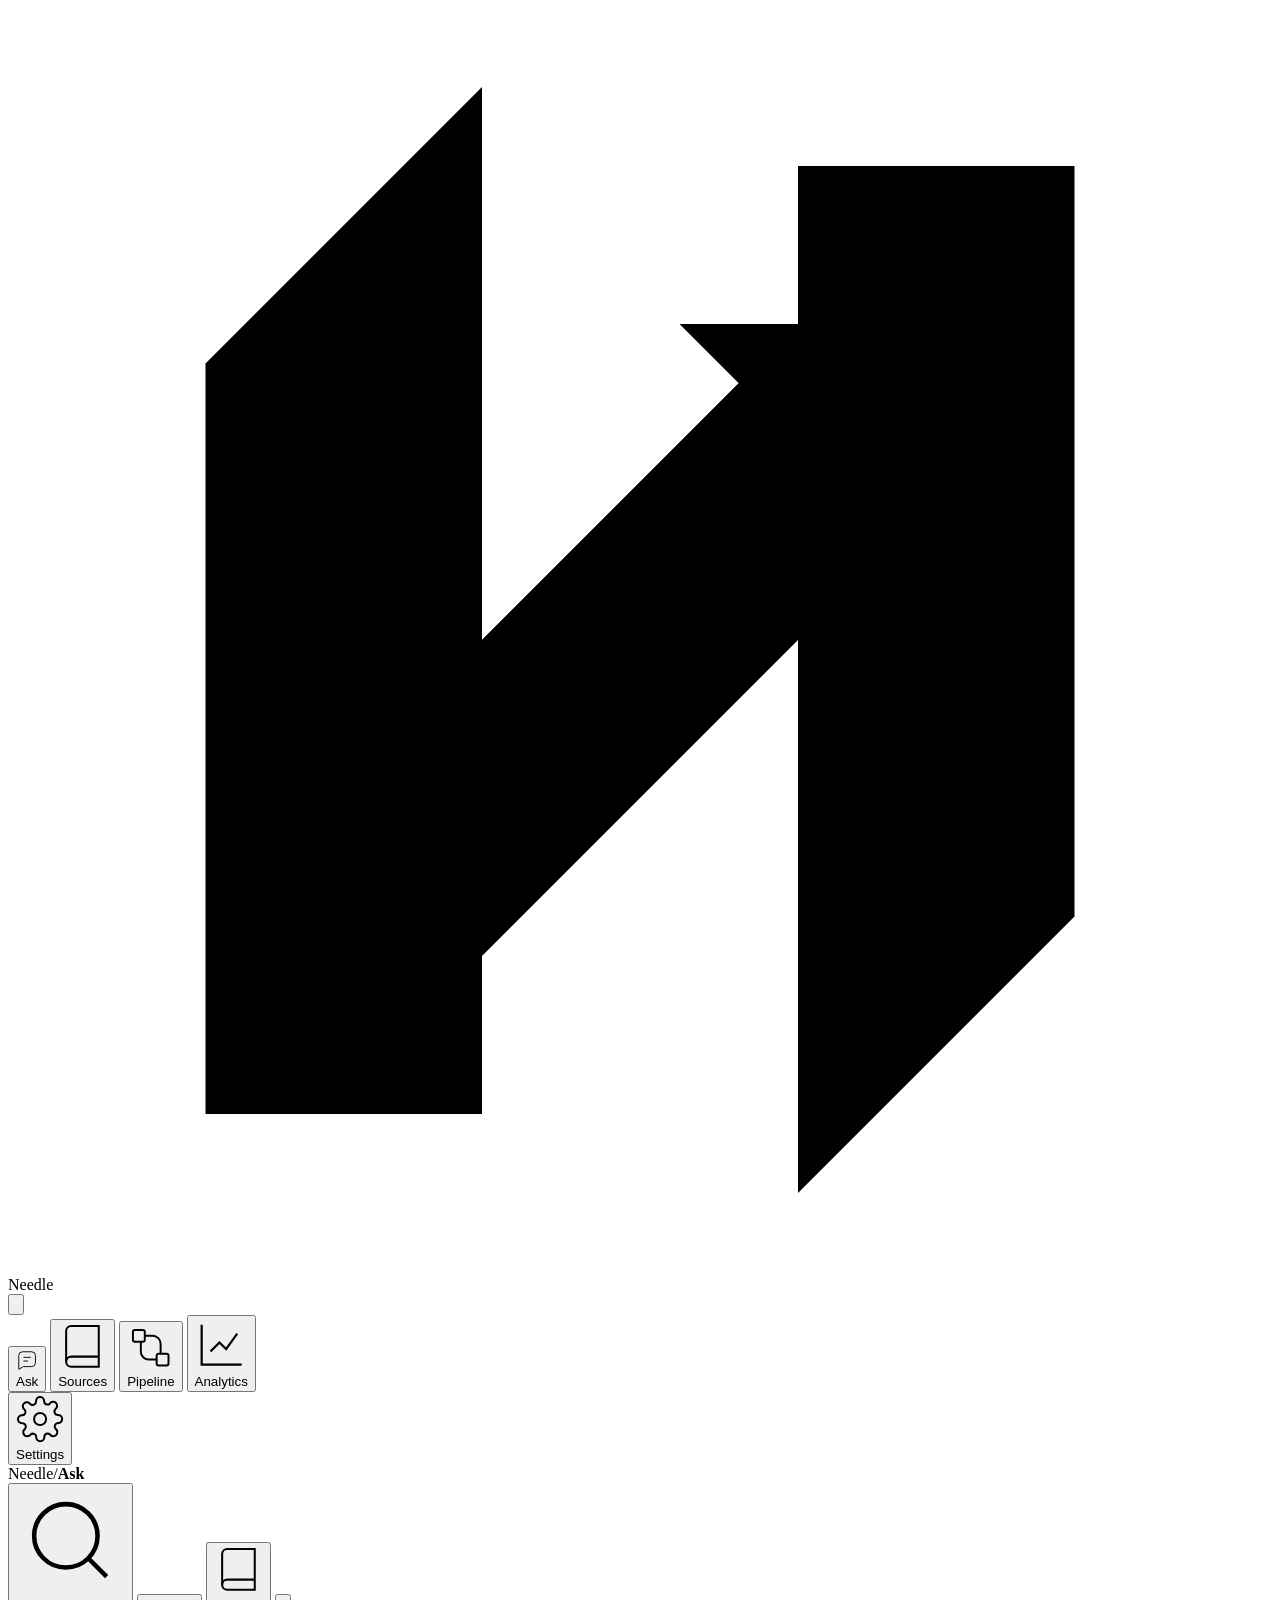
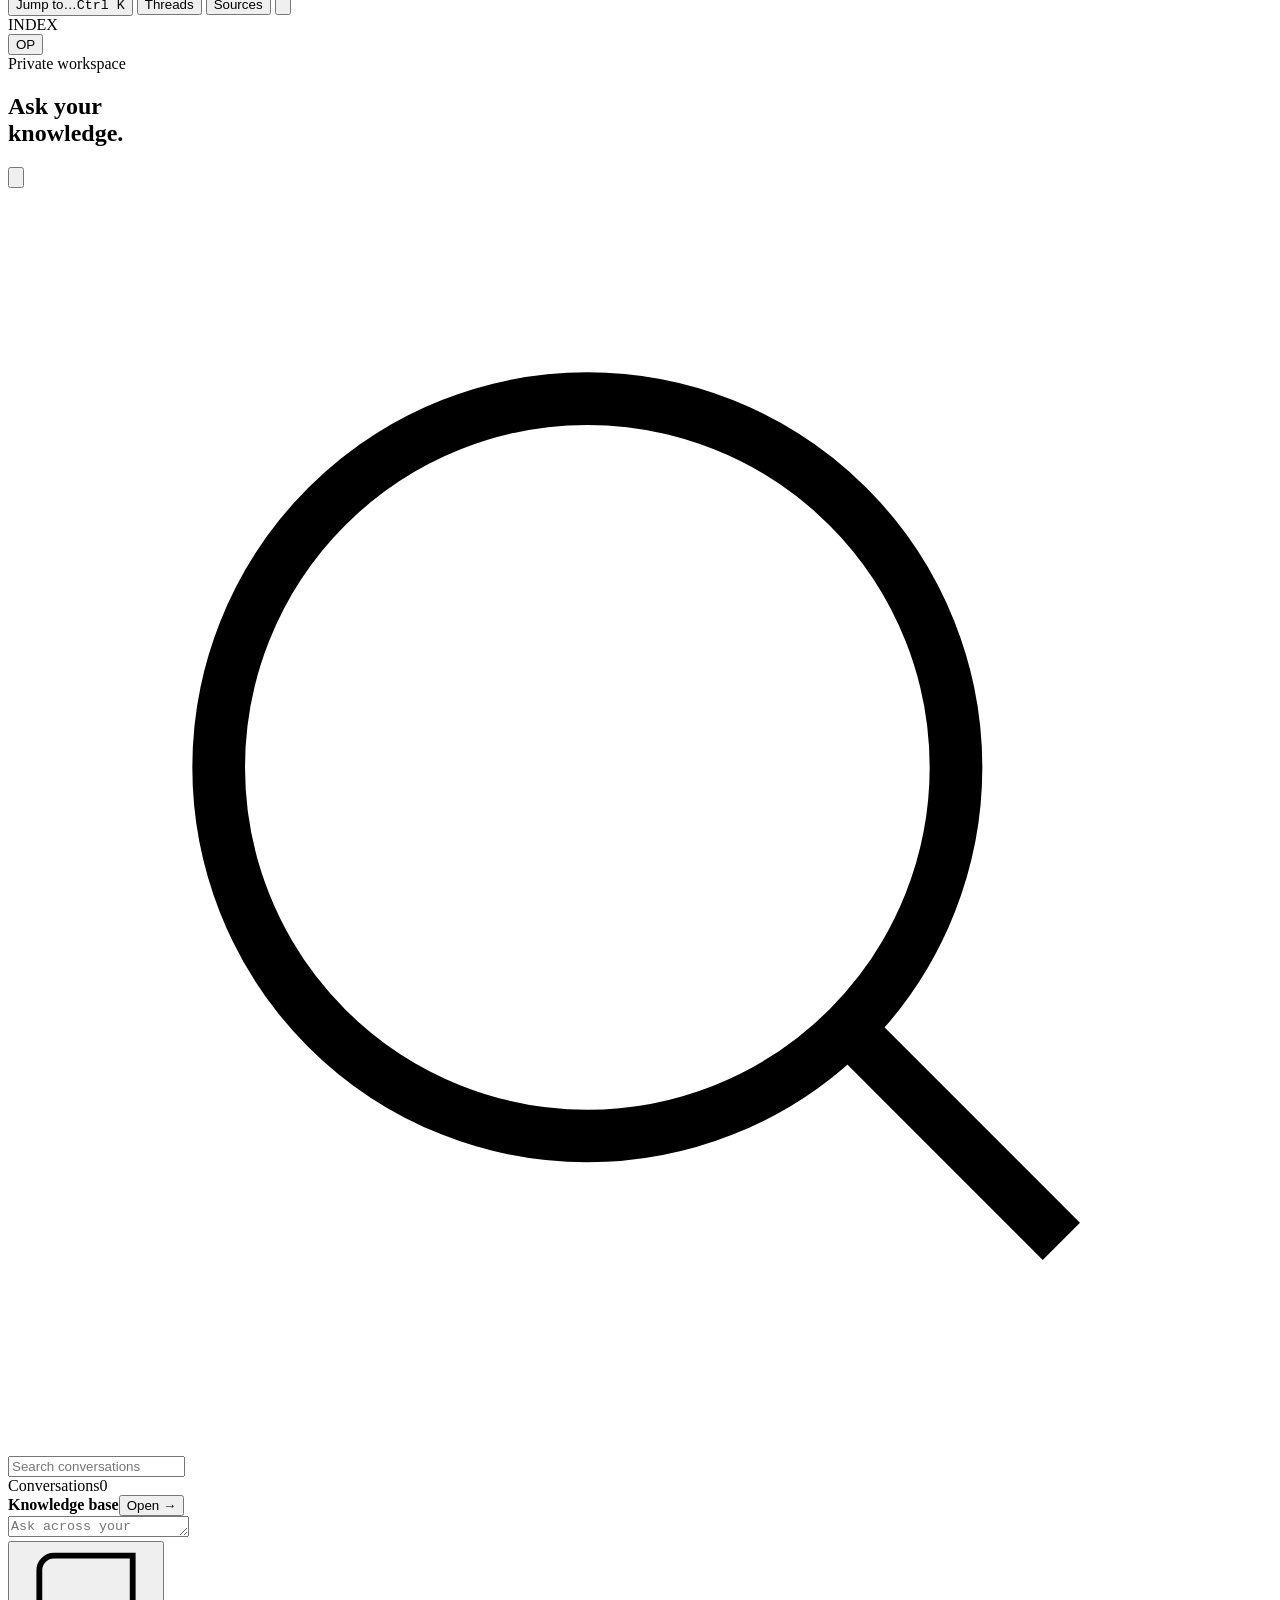
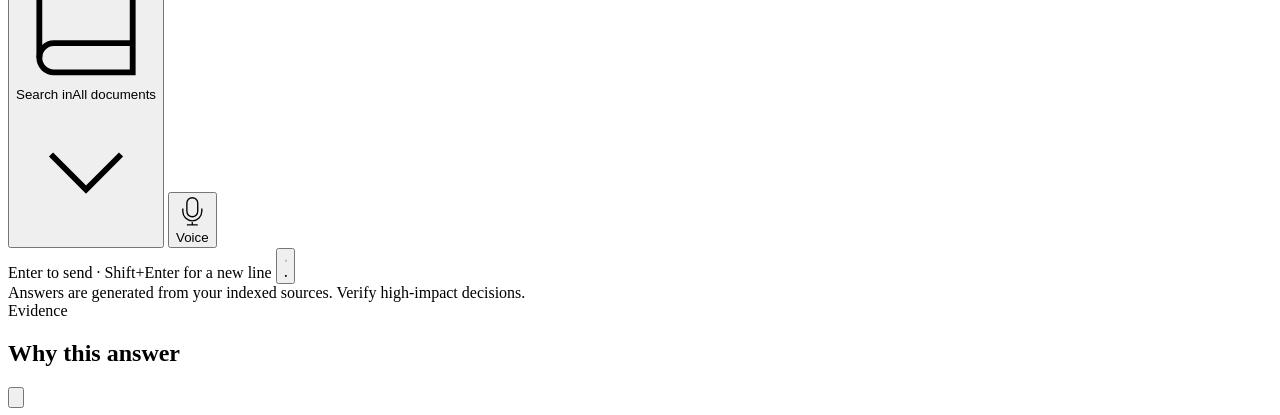
==== commit 11f6a357: "Fold near-duplicate passages, and add a screenshot bug reporter. Near-duplicates (build-up slides, r" ====
--- a/frontend/index.html
+++ b/frontend/index.html
@@ -7,6 +7,7 @@
   <title>Ask · Needle</title>
   <link rel="icon" type="image/svg+xml" href="/static/favicon.svg" />
   <link rel="stylesheet" href="/static/style.css" />
+  <script src="/static/js/theme.js"></script>
 </head>
 <body>
   <div class="boot-splash" id="bootSplash" role="status" aria-label="Loading Needle">
@@ -43,6 +44,7 @@
         <button class="palette-trigger" id="paletteTrigger" type="button" aria-label="Open command menu"><svg viewBox="0 0 24 24" fill="none" stroke="currentColor"><circle cx="11" cy="11" r="7"/><path d="m20 20-4-4"/></svg><span>Jump to…</span><kbd class="shortcut">Ctrl K</kbd></button>
         <button class="threads-toggle" id="threadsToggle" type="button">Threads</button>
         <button class="mobile-source-toggle" id="sourceToggle" type="button"><svg viewBox="0 0 24 24" fill="none" stroke="currentColor"><path d="M4 19.5A2.5 2.5 0 0 1 6.5 17H20"/><path d="M6.5 2H20v20H6.5A2.5 2.5 0 0 1 4 19.5v-15A2.5 2.5 0 0 1 6.5 2z"/></svg>Sources</button>
+        <button class="bug-trigger" id="bugTrigger" type="button" aria-label="Report a problem" data-tip="Report a problem"><svg viewBox="0 0 24 24" fill="none" stroke="currentColor" aria-hidden="true"><path d="M8 7.5V6a4 4 0 0 1 8 0v1.5"/><rect x="6.5" y="7.5" width="11" height="12" rx="5.5"/><path d="M12 11v8.5M6.5 13H3M21 13h-3.5M6.8 17.5 4 19.5M17.2 17.5l2.8 2M6.8 9.5 4.5 7.5M17.2 9.5l2.3-2"/></svg></button>
         <div class="demo-badge" id="demoBadge" hidden>PUBLIC DEMO</div>
         <div class="sync-pill" id="syncPill"><i class="live-dot"></i> <span id="syncLabel">INDEX</span></div>
         <div class="account">
